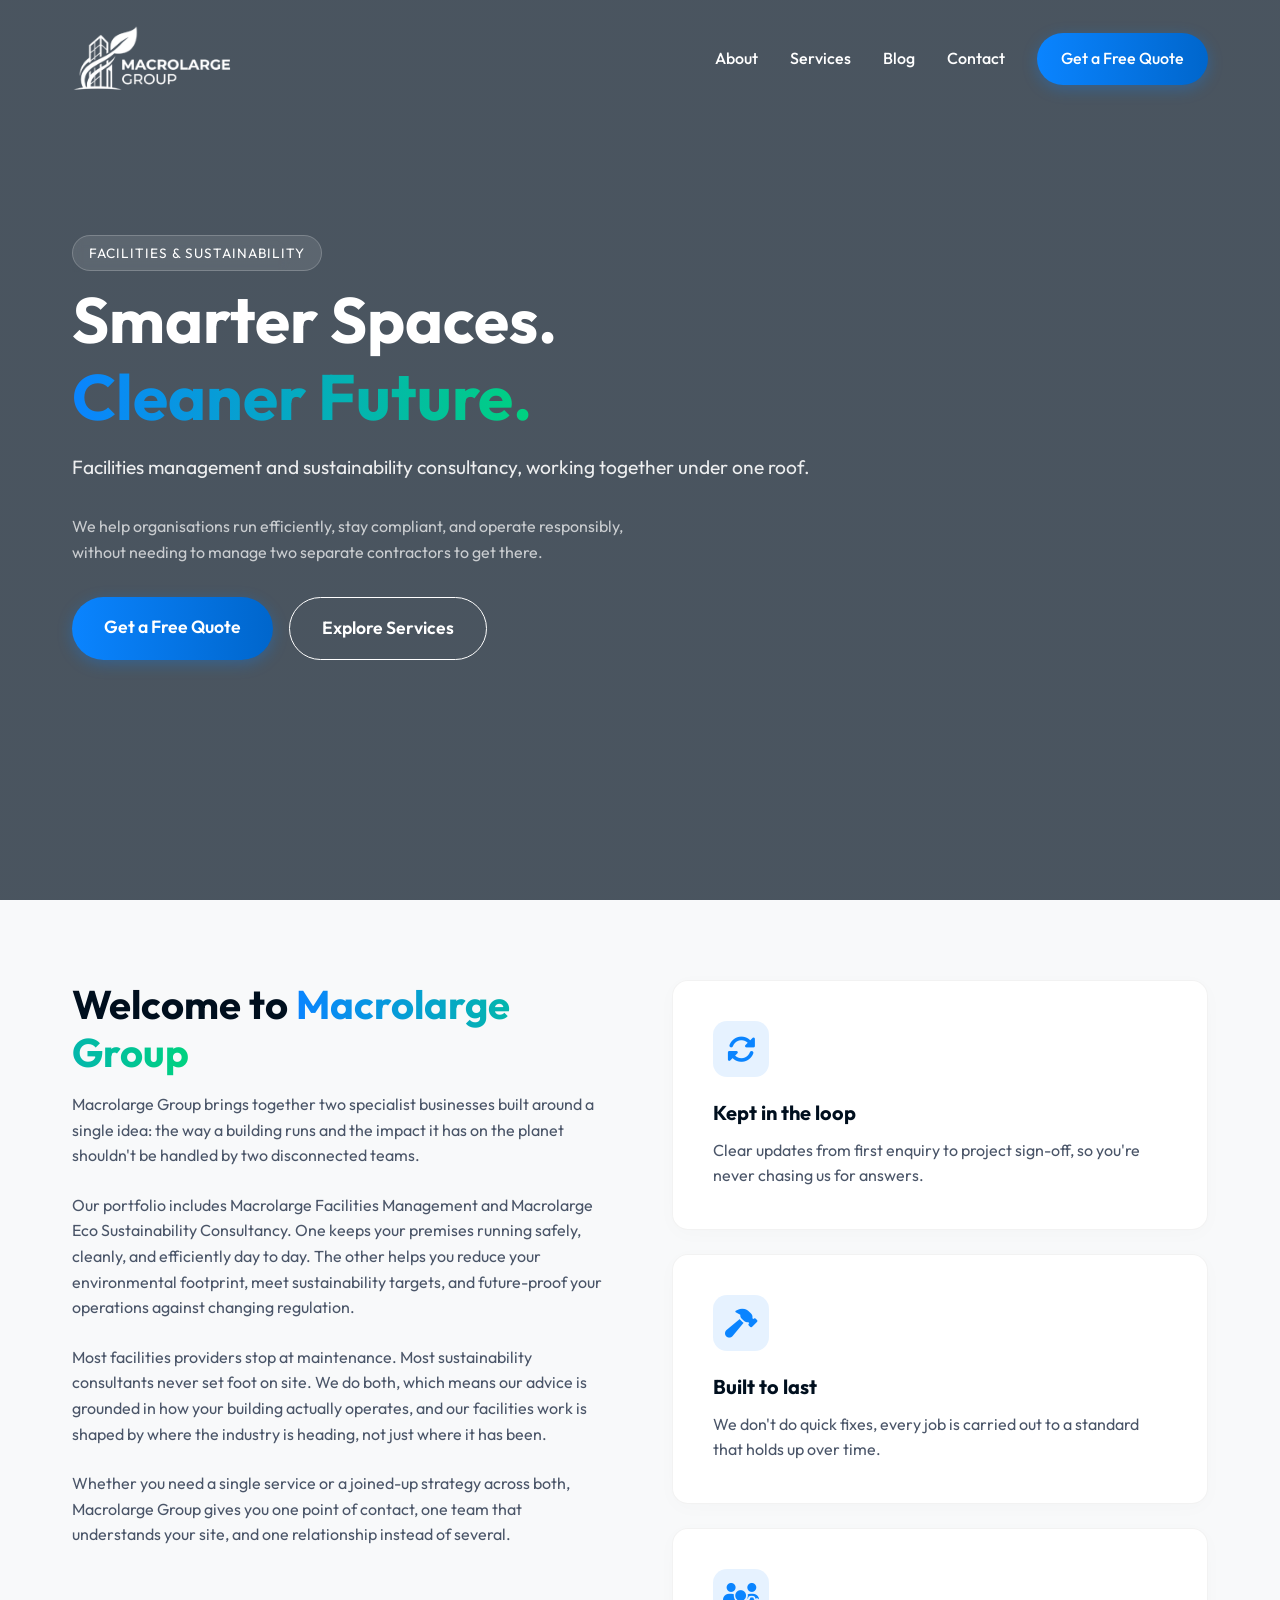
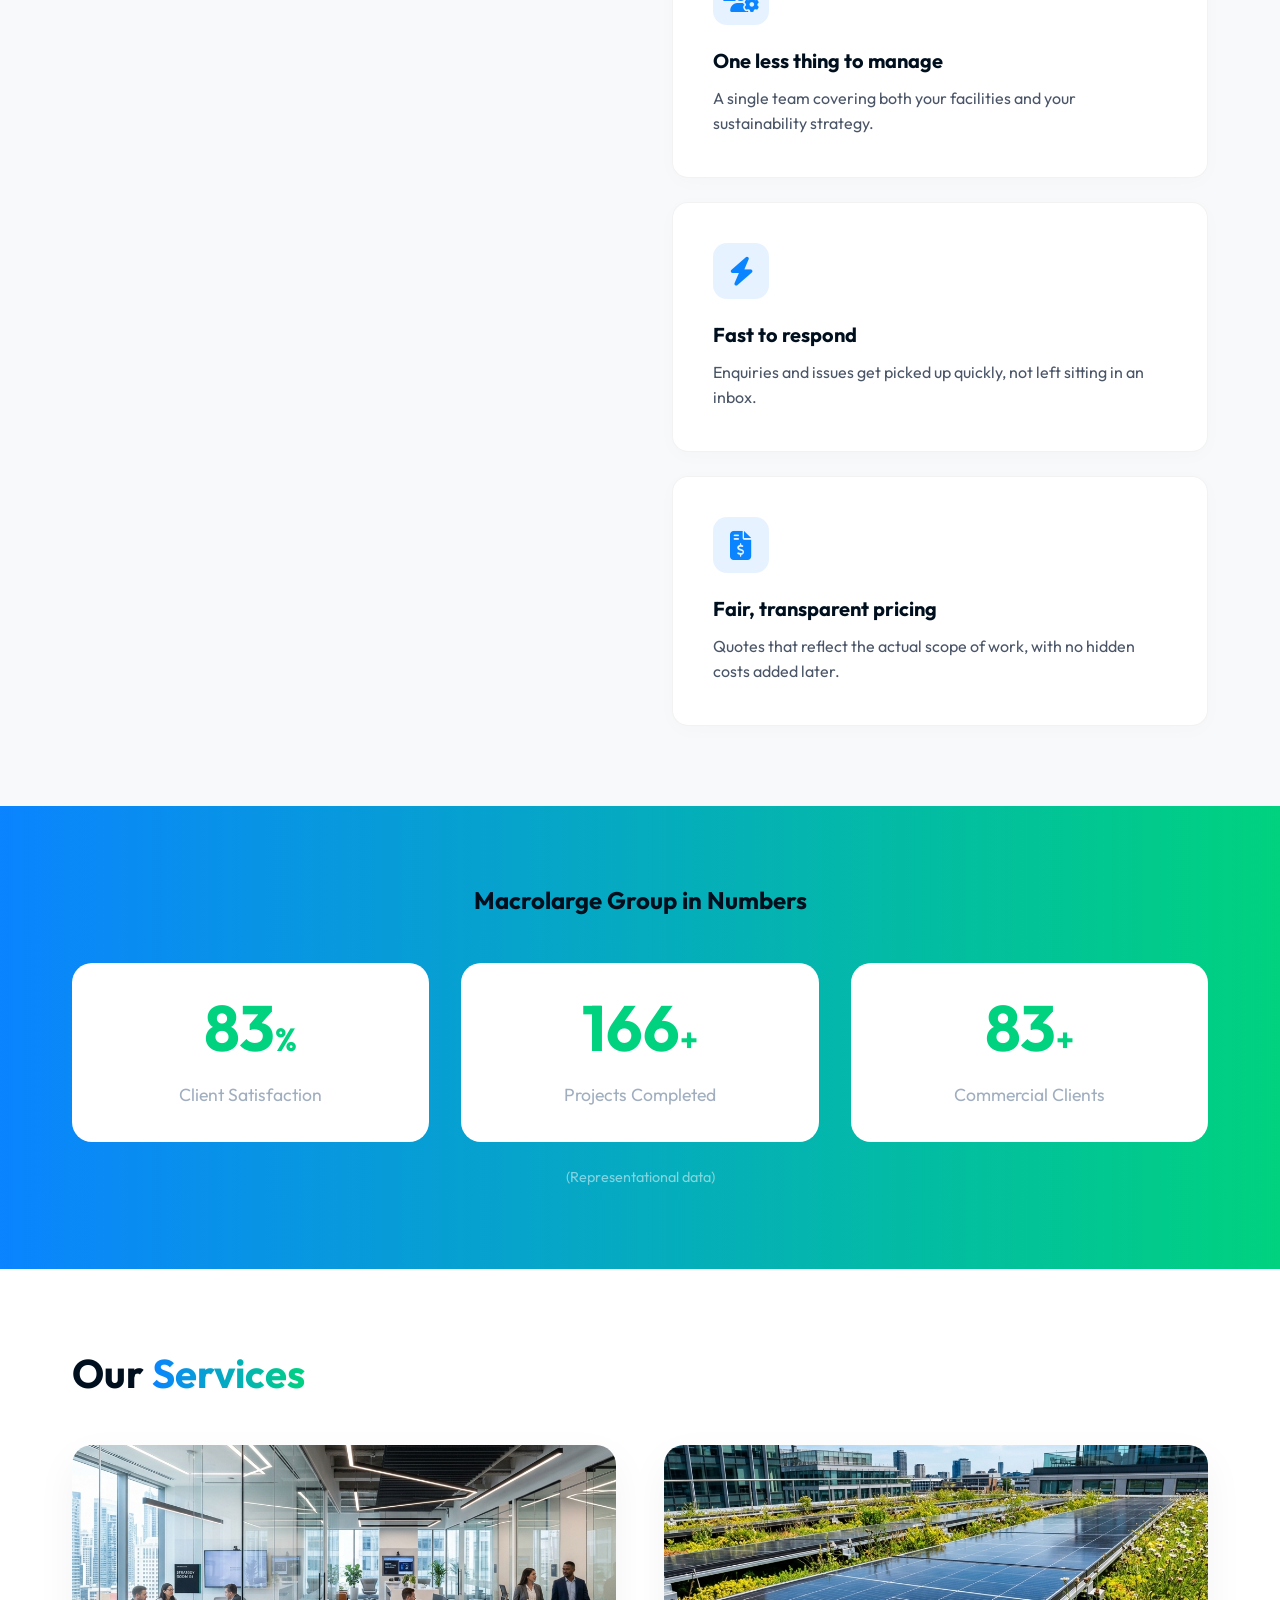
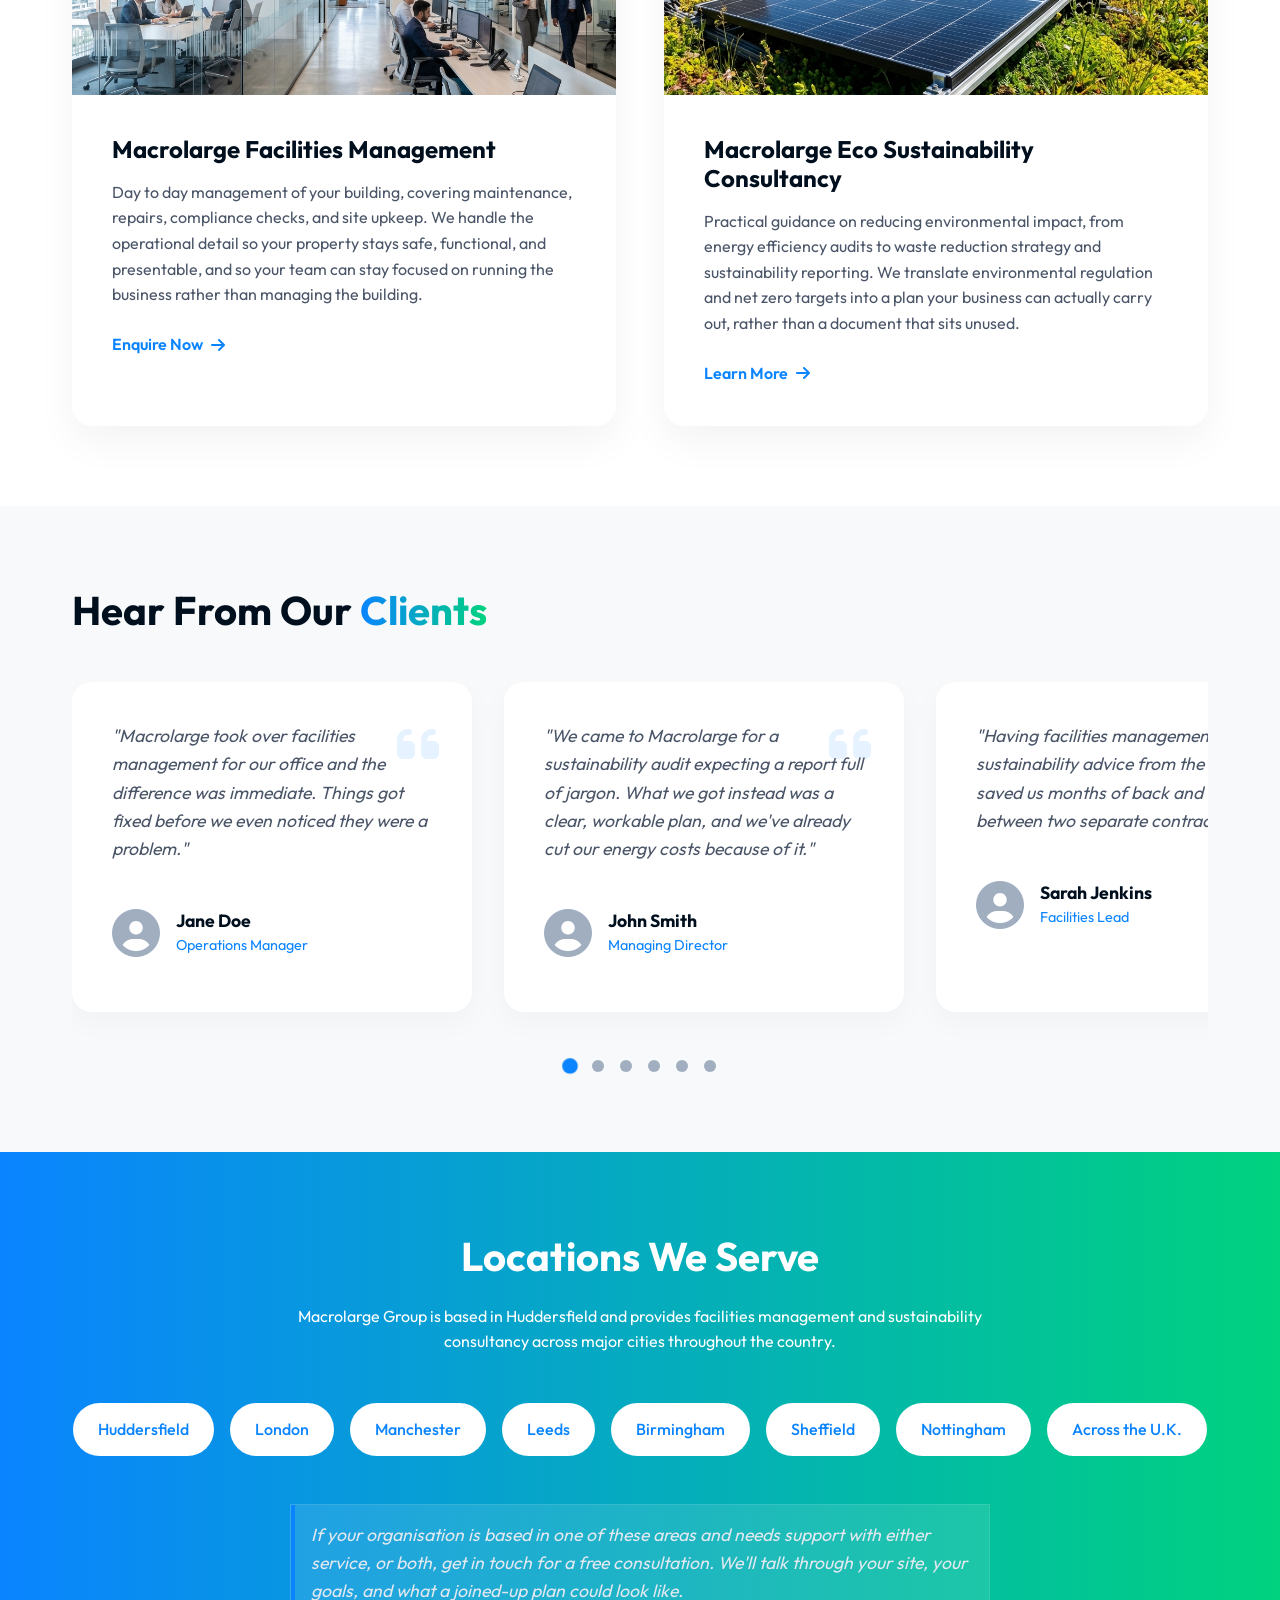
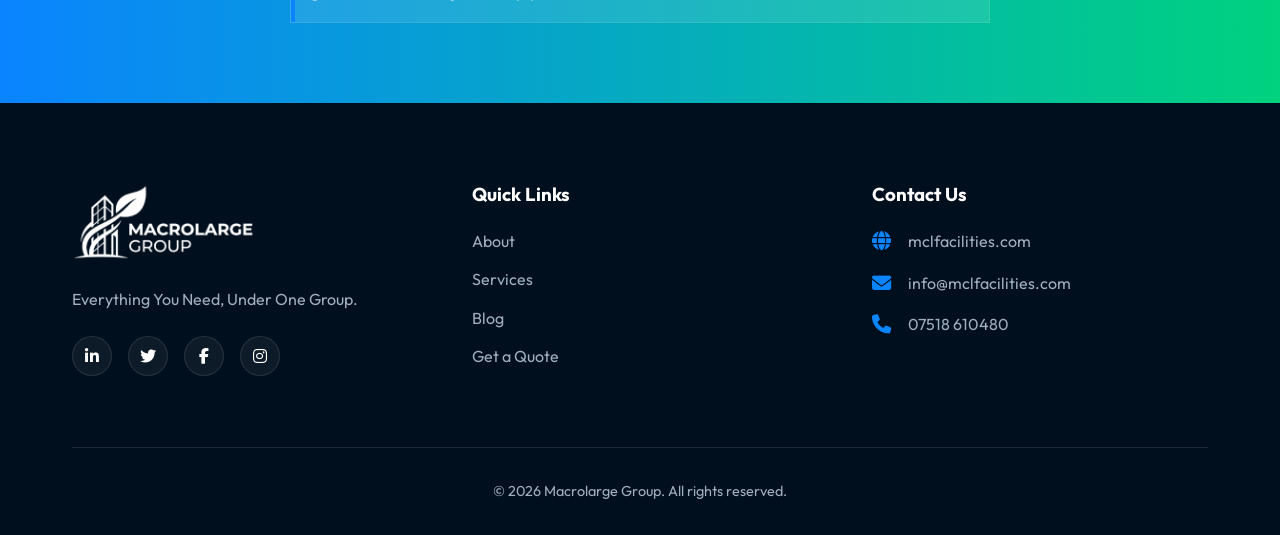
==== index.html @ ababf64b "first commit" ====
<!DOCTYPE html>
<html lang="en">

<head>
    <meta charset="UTF-8">
    <meta name="viewport" content="width=device-width, initial-scale=1.0">
    <title>Macrolarge Group | Smarter Spaces. Cleaner Future.</title>
    <meta name="description"
        content="Facilities management and sustainability consultancy, working together under one roof.">
    <link rel="stylesheet" href="styles.css">
    <link rel="preconnect" href="https://fonts.googleapis.com">
    <link rel="preconnect" href="https://fonts.gstatic.com" crossorigin>
    <link href="https://fonts.googleapis.com/css2?family=Outfit:wght@300;400;500;600;700&display=swap" rel="stylesheet">
    <!-- FontAwesome for icons -->
    <link rel="stylesheet" href="https://cdnjs.cloudflare.com/ajax/libs/font-awesome/6.4.0/css/all.min.css">
</head>

<body>

    <!-- Navigation -->
    <header id="main-header">
        <div class="container nav-container">
            <div class="logo">
                <a href="#">
                    <img src="assets/images/MG logo.png" alt="Macrolarge Group Logo" class="logo-img">
                </a>
            </div>
            <nav>
                <ul class="nav-links">
                    <li><a href="#about">About</a></li>
                    <li><a href="#services">Services</a></li>
                    <li><a href="#blog">Blog</a></li>
                    <li><a href="contact.html">Contact</a></li>
                    <li><a href="contact.html" class="btn-primary">Get a Free Quote</a></li>
                </ul>
                <div class="hamburger">
                    <i class="fas fa-bars"></i>
                </div>
            </nav>
        </div>
    </header>

    <!-- Hero Section -->
    <section id="hero">
        <div class="video-overlay"></div>
        <video autoplay muted loop playsinline id="hero-video">
            <source src="/assets/video/mcfacilities.mp4" type="video/mp4">
        </video>
        <div class="container hero-content fade-in-up">
            <span class="badge">Facilities & Sustainability</span>
            <h1>Smarter Spaces.<br><span class="text-gradient">Cleaner Future.</span></h1>
            <p>Facilities management and sustainability consultancy, working together under one roof.</p>
            <p class="subtext">We help organisations run efficiently, stay compliant, and operate responsibly, without
                needing to manage two separate contractors to get there.</p>
            <div class="hero-buttons">
                <a href="contact.html" class="btn-primary btn-large">Get a Free Quote</a>
                <a href="#services" class="btn-secondary btn-large">Explore Services</a>
            </div>
        </div>
    </section>

    <!-- About Section -->
    <section id="about" class="section-padding">
        <div class="container">
            <div class="about-grid">
                <div class="about-text slide-in-left visible">
                    <h2 class="section-title">Welcome to <span class="text-gradient">Macrolarge Group</span></h2>
                    <p>Macrolarge Group brings together two specialist businesses built around a single idea: the way a
                        building runs and the impact it has on the planet shouldn't be handled by two disconnected
                        teams.</p>
                    <p>Our portfolio includes Macrolarge Facilities Management and Macrolarge Eco Sustainability
                        Consultancy. One keeps your premises running safely, cleanly, and efficiently day to day. The
                        other helps you reduce your environmental footprint, meet sustainability targets, and
                        future-proof your operations against changing regulation.</p>
                    <p>Most facilities providers stop at maintenance. Most sustainability consultants never set foot on
                        site. We do both, which means our advice is grounded in how your building actually operates, and
                        our facilities work is shaped by where the industry is heading, not just where it has been.</p>
                    <p>Whether you need a single service or a joined-up strategy across both, Macrolarge Group gives you
                        one point of contact, one team that understands your site, and one relationship instead of
                        several.</p>
                </div>
                <div class="about-features slide-in-right">
                    <div class="feature-card glass-panel">
                        <div class="feature-icon"><i class="fas fa-sync-alt"></i></div>
                        <h3>Kept in the loop</h3>
                        <p>Clear updates from first enquiry to project sign-off, so you're never chasing us for answers.
                        </p>
                    </div>
                    <div class="feature-card glass-panel">
                        <div class="feature-icon"><i class="fas fa-hammer"></i></div>
                        <h3>Built to last</h3>
                        <p>We don't do quick fixes, every job is carried out to a standard that holds up over time.</p>
                    </div>
                    <div class="feature-card glass-panel">
                        <div class="feature-icon"><i class="fas fa-users-cog"></i></div>
                        <h3>One less thing to manage</h3>
                        <p>A single team covering both your facilities and your sustainability strategy.</p>
                    </div>
                    <div class="feature-card glass-panel">
                        <div class="feature-icon"><i class="fas fa-bolt"></i></div>
                        <h3>Fast to respond</h3>
                        <p>Enquiries and issues get picked up quickly, not left sitting in an inbox.</p>
                    </div>
                    <div class="feature-card glass-panel">
                        <div class="feature-icon"><i class="fas fa-file-invoice-dollar"></i></div>
                        <h3>Fair, transparent pricing</h3>
                        <p>Quotes that reflect the actual scope of work, with no hidden costs added later.</p>
                    </div>
                </div>
            </div>
        </div>
    </section>

    <!-- Stats Section -->
    <section id="stats" class="section-padding bg-dark text-white">
        <div class="container">
            <h2 class="text-center mb-5">Macrolarge Group in Numbers</h2>
            <div class="stats-grid" id="stats-container">
                <div class="stat-card">
                    <div class="stat-number" data-target="100">0</div><span class="stat-suffix">%</span>
                    <p>Client Satisfaction</p>
                </div>
                <div class="stat-card">
                    <div class="stat-number" data-target="250">0</div><span class="stat-suffix">+</span>
                    <p>Projects Completed</p>
                </div>
                <div class="stat-card">
                    <div class="stat-number" data-target="120">0</div><span class="stat-suffix">+</span>
                    <p>Commercial Clients</p>
                </div>
            </div>
            <p class="text-center mt-4 stat-note" style="opacity: 0.5; font-size: 0.9rem;">(Representational data)</p>
        </div>
    </section>

    <!-- Services Section -->
    <section id="services" class="section-padding bg-light">
        <div class="container">
            <h2 class="section-title text-center mb-5">Our <span class="text-gradient">Services</span></h2>
            <div class="services-grid">

                <!-- Service 1 -->
                <div class="service-card fade-in-up">
                    <div class="service-image">
                        <img src="assets/images/facilities.png" alt="Facilities Management">
                    </div>
                    <div class="service-content">
                        <h3>Macrolarge Facilities Management</h3>
                        <p>Day to day management of your building, covering maintenance, repairs, compliance checks, and
                            site upkeep. We handle the operational detail so your property stays safe, functional, and
                            presentable, and so your team can stay focused on running the business rather than managing
                            the building.</p>
                        <a href="contact.html" class="btn-text">Enquire Now <i class="fas fa-arrow-right"></i></a>
                    </div>
                </div>

                <!-- Service 2 -->
                <div class="service-card fade-in-up" style="animation-delay: 0.2s;">
                    <div class="service-image">
                        <img src="assets/images/eco.png" alt="Eco Sustainability Consultancy">
                    </div>
                    <div class="service-content">
                        <h3>Macrolarge Eco Sustainability Consultancy</h3>
                        <p>Practical guidance on reducing environmental impact, from energy efficiency audits to waste
                            reduction strategy and sustainability reporting. We translate environmental regulation and
                            net zero targets into a plan your business can actually carry out, rather than a document
                            that sits unused.</p>
                        <a href="contact.html" class="btn-text">Learn More <i class="fas fa-arrow-right"></i></a>
                    </div>
                </div>

            </div>
        </div>
    </section>

    <!-- Testimonials Section -->
    <section id="testimonials" class="section-padding">
        <div class="container">
            <h2 class="section-title text-center mb-5">Hear From Our <span class="text-gradient">Clients</span></h2>
            <div class="testimonial-grid">
                <div class="testimonial-card glass-panel">
                    <div class="quote-icon"><i class="fas fa-quote-left"></i></div>
                    <p class="quote-text">"Macrolarge took over facilities management for our office and the difference
                        was immediate. Things got fixed before we even noticed they were a problem."</p>
                    <div class="client-info">
                        <div class="client-avatar">
                            <i class="fas fa-user-circle"></i>
                        </div>
                        <div class="client-details">
                            <h4>Jane Doe</h4>
                            <p>Operations Manager</p>
                        </div>
                    </div>
                </div>

                <div class="testimonial-card glass-panel">
                    <div class="quote-icon"><i class="fas fa-quote-left"></i></div>
                    <p class="quote-text">"We came to Macrolarge for a sustainability audit expecting a report full of
                        jargon. What we got instead was a clear, workable plan, and we've already cut our energy costs
                        because of it."</p>
                    <div class="client-info">
                        <div class="client-avatar">
                            <i class="fas fa-user-circle"></i>
                        </div>
                        <div class="client-details">
                            <h4>John Smith</h4>
                            <p>Managing Director</p>
                        </div>
                    </div>
                </div>

                <div class="testimonial-card glass-panel">
                    <div class="quote-icon"><i class="fas fa-quote-left"></i></div>
                    <p class="quote-text">"Having facilities management and sustainability advice from the same team
                        saved us months of back and forth between two separate contractors."</p>
                    <div class="client-info">
                        <div class="client-avatar">
                            <i class="fas fa-user-circle"></i>
                        </div>
                        <div class="client-details">
                            <h4>Sarah Jenkins</h4>
                            <p>Facilities Lead</p>
                        </div>
                    </div>
                </div>

                <div class="testimonial-card glass-panel">
                    <div class="quote-icon"><i class="fas fa-quote-left"></i></div>
                    <p class="quote-text">"Macrolarge took over facilities management for our office and the difference
                        was immediate. Things got fixed before we even noticed they were a problem."</p>
                    <div class="client-info">
                        <div class="client-avatar">
                            <i class="fas fa-user-circle"></i>
                        </div>
                        <div class="client-details">
                            <h4>Jane Doe</h4>
                            <p>Operations Manager</p>
                        </div>
                    </div>
                </div>

                <div class="testimonial-card glass-panel">
                    <div class="quote-icon"><i class="fas fa-quote-left"></i></div>
                    <p class="quote-text">"We came to Macrolarge for a sustainability audit expecting a report full of
                        jargon. What we got instead was a clear, workable plan, and we've already cut our energy costs
                        because of it."</p>
                    <div class="client-info">
                        <div class="client-avatar">
                            <i class="fas fa-user-circle"></i>
                        </div>
                        <div class="client-details">
                            <h4>John Smith</h4>
                            <p>Managing Director</p>
                        </div>
                    </div>
                </div>

                <div class="testimonial-card glass-panel">
                    <div class="quote-icon"><i class="fas fa-quote-left"></i></div>
                    <p class="quote-text">"Having facilities management and sustainability advice from the same team
                        saved us months of back and forth between two separate contractors."</p>
                    <div class="client-info">
                        <div class="client-avatar">
                            <i class="fas fa-user-circle"></i>
                        </div>
                        <div class="client-details">
                            <h4>Sarah Jenkins</h4>
                            <p>Facilities Lead</p>
                        </div>
                    </div>
                </div>
            </div>
            <!-- Carousel Pagination -->
            <div class="carousel-pagination"></div>
        </div>
    </section>

    <!-- Locations Section -->
    <section id="locations" class="section-padding bg-dark text-white">
        <div class="container text-center">
            <h2 class="section-title mb-4">Locations We Serve</h2>
            <p class="max-w-700 mx-auto mb-5">Macrolarge Group is based in Huddersfield and provides facilities
                management and sustainability consultancy across major cities throughout the country.</p>

            <div class="locations-list">
                <span class="location-tag">Huddersfield</span>
                <span class="location-tag">London</span>
                <span class="location-tag">Manchester</span>
                <span class="location-tag">Leeds</span>
                <span class="location-tag">Birmingham</span>
                <span class="location-tag">Sheffield</span>
                <span class="location-tag">Nottingham</span>
                <span class="location-tag">Across the U.K.</span>
            </div>

            <div class="mt-5 max-w-700 mx-auto bg-card-dark p-4 rounded">
                <blockquote>If your organisation is based in one of these areas and needs support with either service,
                    or both,
                    get in touch for a free consultation. We'll talk through your site, your goals, and what a joined-up
                    plan could look like.</blockquote>
            </div>
        </div>
    </section>

    <!-- Contact & Footer Section -->
    <footer id="contact" class="footer">
        <div class="container">
            <div class="footer-grid">

                <div class="footer-info">
                    <div class="logo mb-4">
                        <a href="#">
                            <img src="assets/images/MG logo.png" alt="Macrolarge Group Logo"
                                class="logo-img footer-logo">
                        </a>
                    </div>
                    <p class="mb-4 text-gray">Everything You Need, Under One Group.</p>
                    <div class="social-icons">
                        <a href="#"><i class="fab fa-linkedin-in"></i></a>
                        <a href="#"><i class="fab fa-twitter"></i></a>
                        <a href="#"><i class="fab fa-facebook-f"></i></a>
                        <a href="#"><i class="fab fa-instagram"></i></a>
                    </div>
                </div>

                <div class="footer-links">
                    <h3>Quick Links</h3>
                    <ul>
                        <li><a href="#about">About</a></li>
                        <li><a href="#services">Services</a></li>
                        <li><a href="#blog">Blog</a></li>
                        <li><a href="contact.html">Get a Quote</a></li>
                    </ul>
                </div>
                <div class="footer-contact">
                    <h3>Contact Us</h3>
                    <ul class="contact-details">
                        <li><i class="fas fa-globe"></i> <a href="https://mclfacilities.com">mclfacilities.com</a></li>
                        <li><i class="fas fa-envelope"></i> <a
                                href="mailto:info@mclfacilities.com">info@mclfacilities.com</a></li>
                        <li><i class="fas fa-phone"></i> <a href="tel:07518610480">07518 610480</a></li>
                    </ul>
                </div>

            </div>

            <div class="footer-bottom">
                <p>&copy; <span id="currentYear"></span> Macrolarge Group. All rights reserved.</p>
            </div>
        </div>
    </footer>

    <script src="script.js"></script>
</body>

</html>
---- styles.css ----
/* --- Variables & Reset --- */
:root {
    --primary: #0a84ff;
    --primary-dark: #0056b3;
    --secondary: #00d27f;
    --dark: #000f1e;
    --dark-alt: #0a192f;
    --light: #f8f9fa;
    --gray: #a0aec0;
    --text-main: #2d3748;
    --glass-bg: rgba(255, 255, 255, 0.05);
    --glass-border: rgba(255, 255, 255, 0.1);

    --transition: all 0.3s cubic-bezier(0.25, 0.8, 0.25, 1);
}

* {
    margin: 0;
    padding: 0;
    box-sizing: border-box;
}

html {
    scroll-behavior: smooth;
}

body {
    font-family: 'Outfit', sans-serif;
    color: var(--text-main);
    line-height: 1.6;
    background-color: var(--light);
    overflow-x: hidden;
}

a {
    text-decoration: none;
    color: inherit;
    transition: var(--transition);
}

ul {
    list-style: none;
}

/* --- Typography --- */
h1,
h2,
h3,
h4 {
    font-weight: 700;
    line-height: 1.2;
    margin-bottom: 1rem;
    color: var(--dark);
}

.text-gradient {
    background: linear-gradient(90deg, var(--primary), var(--secondary));
    -webkit-background-clip: text;
    -webkit-text-fill-color: transparent;
    background-clip: text;
}

.text-white {
    color: #fff !important;
}

.text-center {
    text-align: center;
}

.mb-4 {
    margin-bottom: 1.5rem;
}

.mb-5 {
    margin-bottom: 3rem;
}

.mt-4 {
    margin-top: 1.5rem;
}

.mt-5 {
    margin-top: 3rem;
}

.mx-auto {
    margin-left: auto;
    margin-right: auto;
}

.max-w-700 {
    max-width: 700px;
}

.text-gray {
    color: var(--gray);
}

/* --- Layout --- */
.container {
    width: 100%;
    max-width: 1200px;
    margin: 0 auto;
    padding: 0 2rem;
}

.section-padding {
    padding: 5rem 0;
}

.bg-dark {
    background: linear-gradient(90deg, var(--primary), var(--secondary));
}

.bg-light {
    background-color: #fff;
}

.bg-card-dark {
    background-color: var(--glass-border);
    border: 1px solid var(--glass-border);
}

blockquote {
    border-left: 4px solid var(--primary);
    padding: 1rem;
    font-style: italic;
    color: #e2e8f0;
    font-size: 1.1rem;
    text-align: left;
}

/* --- Buttons --- */
.btn-primary,
.btn-secondary {
    display: inline-block;
    padding: 0.8rem 1.5rem;
    border-radius: 50px;
    font-weight: 600;
    cursor: pointer;
    border: none;
    transition: var(--transition);
}

.btn-primary {
    background: linear-gradient(90deg, var(--primary), #0066cc);
    color: #fff;
    box-shadow: 0 4px 15px rgba(10, 132, 255, 0.3);
}

.btn-primary:hover {
    background: linear-gradient(270deg, var(--primary), #06c);
    transform: translateY(-2px);
    box-shadow: 0 6px 20px rgba(10, 132, 255, 0.4);
}

.btn-secondary {
    background: transparent;
    color: #fff;
    border: 1px solid #fff;
}

.btn-secondary:hover {
    background: #fff;
    color: var(--dark);
}

.btn-large {
    padding: 1rem 2rem;
    font-size: 1.1rem;
}

.btn-text {
    color: var(--primary);
    font-weight: 600;
    display: inline-flex;
    align-items: center;
    gap: 0.5rem;
}

.btn-text:hover {
    gap: 0.8rem;
    color: var(--primary-dark);
}

.w-100 {
    width: 100%;
}

/* --- Header & Nav --- */
header {
    position: fixed;
    top: 0;
    left: 0;
    width: 100%;
    z-index: 1000;
    transition: var(--transition);
    padding: 1.5rem 0;
    background: transparent;
}

header.scrolled {
    background: rgba(255, 255, 255, 0.95);
    backdrop-filter: blur(10px);
    padding: 1rem 0;
    box-shadow: 0 2px 20px rgba(0, 0, 0, 0.05);
}

header.scrolled .logo-text,
header.scrolled .nav-links li a:not(.btn-primary) {
    color: var(--dark);
}

header.scrolled .nav-links li a.btn-primary {
    color: #fff;
}

.nav-container {
    display: flex;
    justify-content: space-between;
    align-items: center;
}

.logo-text {
    font-size: 1.5rem;
    font-weight: 700;
    color: #fff;
    letter-spacing: 1px;
}

.logo-highlight {
    color: var(--primary);
}

.logo-img {
    height: 70px;
    width: auto;
    display: block;
    transition: var(--transition);
    /* Remove white background & make logo white for dark hero */
    filter: brightness(0) invert(1);
    mix-blend-mode: screen;
}

header.scrolled .logo-img {
    height: 60px;
    /* Remove white background & restore original colors for light header */
    filter: none;
    mix-blend-mode: multiply;
}

.footer-logo {
    height: 80px;
    /* Remove white background & make logo white for dark footer */
    filter: brightness(0) invert(1);
    mix-blend-mode: screen;
}

.nav-links {
    display: flex;
    align-items: center;
    gap: 2rem;
}

.nav-links li a {
    color: #fff;
    font-weight: 500;
}

.nav-links li a:not(.btn-primary):hover {
    color: var(--primary);
}

.hamburger {
    display: none;
    color: #fff;
    font-size: 1.5rem;
    cursor: pointer;
}

header.scrolled .hamburger {
    color: var(--dark);
}

/* --- Hero Section --- */
#hero {
    height: 100vh;
    min-height: 600px;
    display: flex;
    align-items: center;
    position: relative;
    overflow: hidden;
}

#hero-video {
    position: absolute;
    top: 50%;
    left: 50%;
    min-width: 100%;
    min-height: 100%;
    width: auto;
    height: auto;
    z-index: -2;
    transform: translateX(-50%) translateY(-50%);
    object-fit: cover;
}

.video-overlay {
    position: absolute;
    top: 0;
    left: 0;
    width: 100%;
    height: 100%;
    background-image: linear-gradient(rgba(0, 15, 30, 0.7), rgba(0, 15, 30, 0.7));
    z-index: -1;
}

.hero-content {
    color: #fff;
}

.hero-content h1 {
    color: #fff;
    font-size: clamp(2.5rem, 5vw, 4.5rem);
    margin: 1rem 0;
}

.badge {
    background: rgba(255, 255, 255, 0.1);
    border: 1px solid rgba(255, 255, 255, 0.2);
    padding: 0.5rem 1rem;
    border-radius: 50px;
    font-size: 0.85rem;
    letter-spacing: 1px;
    text-transform: uppercase;
    backdrop-filter: blur(5px);
}

.hero-content p {
    font-size: 1.2rem;
    margin-bottom: 2rem;
    opacity: 0.9;
}

.hero-content .subtext {
    font-size: 1rem;
    opacity: 0.7;
    max-width: 600px;
}

.hero-buttons {
    display: flex;
    gap: 1rem;
}

/* --- About Section --- */
.about-grid {
    display: grid;
    grid-template-columns: 1fr 1fr;
    gap: 4rem;
    align-items: flex-start;
    /* Required for sticky */
}

.about-text {
    position: sticky;
    top: 120px;
    /* Sticks below the header */
}

.section-title {
    font-size: 2.5rem;
    position: relative;
    display: inline-block;
}

.about-text p {
    margin-bottom: 1.5rem;
    color: #4a5568;
}

.about-features {
    display: flex;
    flex-direction: column;
    gap: 1.5rem;
}

.feature-card {
    display: flex;
    flex-direction: column;
    align-items: flex-start;
    padding: 2.5rem;
    background: #fff;
    border: 1px solid rgba(0, 0, 0, 0.05);
    border-radius: 16px;
    box-shadow: 0 4px 20px rgba(0, 0, 0, 0.02);
    transition: var(--transition);
    position: sticky;
}

.feature-card:nth-child(1) {
    top: 120px;
}

.feature-card:nth-child(2) {
    top: 140px;
}

.feature-card:nth-child(3) {
    top: 160px;
}

.feature-card:nth-child(4) {
    top: 180px;
}

.feature-card:nth-child(5) {
    top: 200px;
}

.feature-card:hover {
    transform: translateY(-5px);
    box-shadow: 0 15px 40px rgba(0, 0, 0, 0.08);
    border-color: rgba(10, 132, 255, 0.2);
}

.feature-icon {
    width: 56px;
    height: 56px;
    background: rgba(10, 132, 255, 0.1);
    color: var(--primary);
    border-radius: 14px;
    display: flex;
    align-items: center;
    justify-content: center;
    font-size: 1.8rem;
    margin-bottom: 1.5rem;
    flex-shrink: 0;
}

.feature-card h3 {
    font-size: 1.25rem;
    margin-bottom: 0.8rem;
    color: var(--dark);
}

.feature-card p {
    font-size: 1rem;
    color: #4a5568;
    line-height: 1.6;
}

/* --- Stats Section --- */
.stats-grid {
    display: grid;
    grid-template-columns: repeat(3, 1fr);
    gap: 2rem;
    text-align: center;
}

.stat-card {
    padding: 2rem;
    background: rgba(255, 255, 255, 1);
    backdrop-filter: blur(10px);
    -webkit-backdrop-filter: blur(10px);
    border-radius: 20px;
    border: 1px solid var(--glass-border);
}

.stat-number {
    display: inline-block;
    font-size: 4rem;
    font-weight: 700;
    color: var(--secondary);
    line-height: 1;
}

.stat-suffix {
    font-size: 2rem;
    font-weight: 700;
    color: var(--secondary);
}

.stat-card p {
    margin-top: 1rem;
    font-size: 1.1rem;
    color: var(--gray);
}

/* --- Services Section --- */
.services-grid {
    display: grid;
    grid-template-columns: repeat(auto-fit, minmax(350px, 1fr));
    gap: 3rem;
}

.service-card {
    background: #fff;
    border-radius: 20px;
    overflow: hidden;
    box-shadow: 0 15px 40px rgba(0, 0, 0, 0.05);
    transition: var(--transition);
}

.service-card:hover {
    transform: translateY(-10px);
    box-shadow: 0 20px 50px rgba(0, 0, 0, 0.1);
}

.service-image {
    width: 100%;
    height: 250px;
    overflow: hidden;
}

.service-image img {
    width: 100%;
    height: 100%;
    object-fit: cover;
    transition: transform 0.5s ease;
}

.service-card:hover .service-image img {
    transform: scale(1.05);
}

.service-content {
    padding: 2.5rem;
}

.service-content h3 {
    font-size: 1.5rem;
    margin-bottom: 1rem;
}

.service-content p {
    color: #4a5568;
    margin-bottom: 1.5rem;
}

/* --- Testimonials --- */
.testimonial-grid {
    display: flex;
    overflow-x: auto;
    scroll-snap-type: x mandatory;
    gap: 2rem;
    padding-bottom: 2rem;
    scrollbar-width: none;
}

.testimonial-grid::-webkit-scrollbar {
    display: none;
}

.testimonial-card {
    flex: 0 0 min(100%, 400px);
    scroll-snap-align: center;
    background: #fff;
    padding: 2.5rem;
    border-radius: 20px;
    box-shadow: 0 10px 30px rgba(0, 0, 0, 0.03);
    position: relative;
}

/* Pagination Dots */
.carousel-pagination {
    display: flex;
    justify-content: center;
    align-items: center;
    gap: 1rem;
    margin-top: 1rem;
}

.carousel-dot {
    width: 12px;
    height: 12px;
    border-radius: 50%;
    background: var(--gray);
    cursor: pointer;
    transition: var(--transition);
}

.carousel-dot.active {
    background: var(--primary);
    transform: scale(1.3);
}

.quote-icon {
    color: rgba(10, 132, 255, 0.1);
    font-size: 3rem;
    position: absolute;
    top: 1.5rem;
    right: 2rem;
}

.quote-text {
    font-size: 1.1rem;
    font-style: italic;
    color: #4a5568;
    margin-bottom: 2rem;
    position: relative;
    z-index: 1;
}

.client-info {
    display: flex;
    align-items: center;
    gap: 1rem;
}

.client-avatar {
    font-size: 3rem;
    color: var(--gray);
}

.client-details h4 {
    margin-bottom: 0.2rem;
    font-size: 1.1rem;
}

.client-details p {
    font-size: 0.9rem;
    color: var(--primary);
}

#locations .section-title {
    color: #fff;
}

/* --- Locations --- */
.locations-list {
    display: flex;
    flex-wrap: wrap;
    justify-content: center;
    gap: 1rem;
}

.location-tag {
    padding: 0.8rem 1.5rem;
    background: #fff;
    border: 1px solid var(--glass-border);
    border-radius: 50px;
    font-weight: 500;
    color: var(--primary);
    transition: var(--transition);
}

.location-tag:hover {
    background: var(--primary);
    color: #fff;
    border-color: var(--primary);
    transform: translateY(-2px);
}

/* --- Contact Page Styles --- */
.page-header {
    padding: 12rem 0 8rem;
    min-height: 450px;
    display: flex;
    align-items: center;
    justify-content: center;
    background: transparent;
    color: #fff;
    text-align: center;
    position: relative;
    overflow: hidden;
}

.contact-page-grid {
    display: grid;
    grid-template-columns: 1fr 1.5fr;
    gap: 4rem;
}

.info-box {
    display: flex;
    gap: 1.5rem;
    margin-bottom: 1.5rem;
    align-items: flex-start;
    background: #fff;
    padding: 1.5rem;
    border-radius: 12px;
    box-shadow: 0 10px 30px rgba(0, 0, 0, 0.05);
}

.info-box .icon {
    width: 50px;
    height: 50px;
    background: rgba(10, 132, 255, 0.1);
    color: var(--primary);
    border-radius: 12px;
    display: flex;
    align-items: center;
    justify-content: center;
    font-size: 1.5rem;
    flex-shrink: 0;
}

.info-box h4 {
    margin-bottom: 0.5rem;
}

.info-box p,
.info-box a {
    color: var(--text-main);
    font-size: 1rem;
}

.info-box a:hover {
    color: var(--primary);
}

/* --- Footer & Contact --- */
.footer {
    background: var(--dark);
    color: #fff;
    padding: 5rem 0 2rem;
}

.footer-grid {
    display: grid;
    grid-template-columns: repeat(3, 1fr);
    gap: 4rem;
    margin-bottom: 4rem;
}

.social-icons {
    display: flex;
    gap: 1rem;
    margin-top: 1.5rem;
}

.social-icons a {
    display: flex;
    align-items: center;
    justify-content: center;
    width: 40px;
    height: 40px;
    background: rgba(255, 255, 255, 0.05);
    border-radius: 50%;
    color: #fff;
    transition: var(--transition);
    border: 1px solid var(--glass-border);
}

.social-icons a:hover {
    background: var(--primary);
    border-color: var(--primary);
    transform: translateY(-3px);
}

.contact-details li {
    margin-bottom: 1rem;
    display: flex;
    align-items: center;
    gap: 1rem;
    color: var(--gray);
}

.contact-details i {
    color: var(--primary);
    font-size: 1.2rem;
    width: 20px;
}

.footer-links h3,
.footer-form h3,
.footer-contact h3 {
    color: #fff;
    margin-bottom: 1.5rem;
}

.footer-links ul li {
    margin-bottom: 0.8rem;
}

.footer-links a {
    color: var(--gray);
}

.footer-links a:hover {
    color: var(--primary);
    padding-left: 5px;
}

/* Form Styles */
.contact-form-wrapper {
    position: sticky;
    top: 100px;
    align-self: start;
}

.contact-form {
    background: var(--dark-alt);
    padding: 2rem;
    border-radius: 15px;
    border: 1px solid var(--glass-border);
}

.form-row {
    display: grid;
    grid-template-columns: 1fr 1fr;
    gap: 1rem;
}

.form-group {
    margin-bottom: 1.5rem;
}

input,
select,
textarea {
    width: 100%;
    padding: 1rem;
    background: rgba(255, 255, 255, 0.05);
    border: 1px solid var(--glass-border);
    border-radius: 8px;
    color: #fff;
    font-family: inherit;
    font-size: 1rem;
    transition: var(--transition);
}

input:focus,
select:focus,
textarea:focus {
    outline: none;
    border-color: var(--primary);
    background: rgba(255, 255, 255, 0.1);
}

select {
    cursor: pointer;
    appearance: none;
}

select option {
    background: var(--dark-alt);
    color: #fff;
}

.form-message {
    margin-top: 1rem;
    text-align: center;
    font-size: 0.9rem;
    display: none;
}

.form-message.success {
    color: var(--secondary);
    display: block;
}

.footer-bottom {
    text-align: center;
    padding-top: 2rem;
    border-top: 1px solid var(--glass-border);
    color: var(--gray);
    font-size: 0.9rem;
}

/* --- Animations & Utilities --- */
.fade-in-up {
    opacity: 0;
    transform: translateY(30px);
    transition: opacity 0.8s ease, transform 0.8s ease;
}

.fade-in-up.visible {
    opacity: 1;
    transform: translateY(0);
}

.slide-in-left {
    opacity: 0;
    transform: translateX(-50px);
    transition: opacity 0.8s ease, transform 0.8s ease;
}

.slide-in-right {
    opacity: 0;
    transform: translateX(50px);
    transition: opacity 0.8s ease, transform 0.8s ease;
}

.slide-in-left.visible,
.slide-in-right.visible {
    opacity: 1;
    transform: translateX(0);
}

/* --- Responsive --- */
@media (max-width: 992px) {

    .about-grid,
    .footer-grid,
    .contact-page-grid {
        grid-template-columns: 1fr;
        gap: 3rem;
    }

    .stats-grid {
        grid-template-columns: 1fr;
    }

    .hero-content h1 {
        font-size: 3rem;
    }

    .section-padding {
        padding: 4rem 0;
    }
}

@media (max-width: 768px) {
    .nav-links {
        position: fixed;
        top: 0;
        right: -100%;
        width: 80%;
        height: 100vh;
        background: rgba(0, 15, 30, 0.98);
        backdrop-filter: blur(15px);
        -webkit-backdrop-filter: blur(15px);
        flex-direction: column;
        justify-content: center;
        transition: 0.5s ease;
        z-index: 999;
        box-shadow: -5px 0 20px rgba(0, 0, 0, 0.5);
    }

    .nav-links.active {
        right: 0;
    }

    header.scrolled .nav-links li a:not(.btn-primary) {
        color: #fff;
    }

    .hamburger {
        display: block;
        z-index: 1000;
    }

    .hero-buttons {
        flex-direction: column;
        gap: 1rem;
    }

    .hero-content h1 {
        font-size: 2.2rem;
    }

    .section-title {
        font-size: 2rem;
    }

    .testimonial-card {
        padding: 1.5rem;
    }

    .page-header {
        padding: 8rem 0 3rem;
    }
}
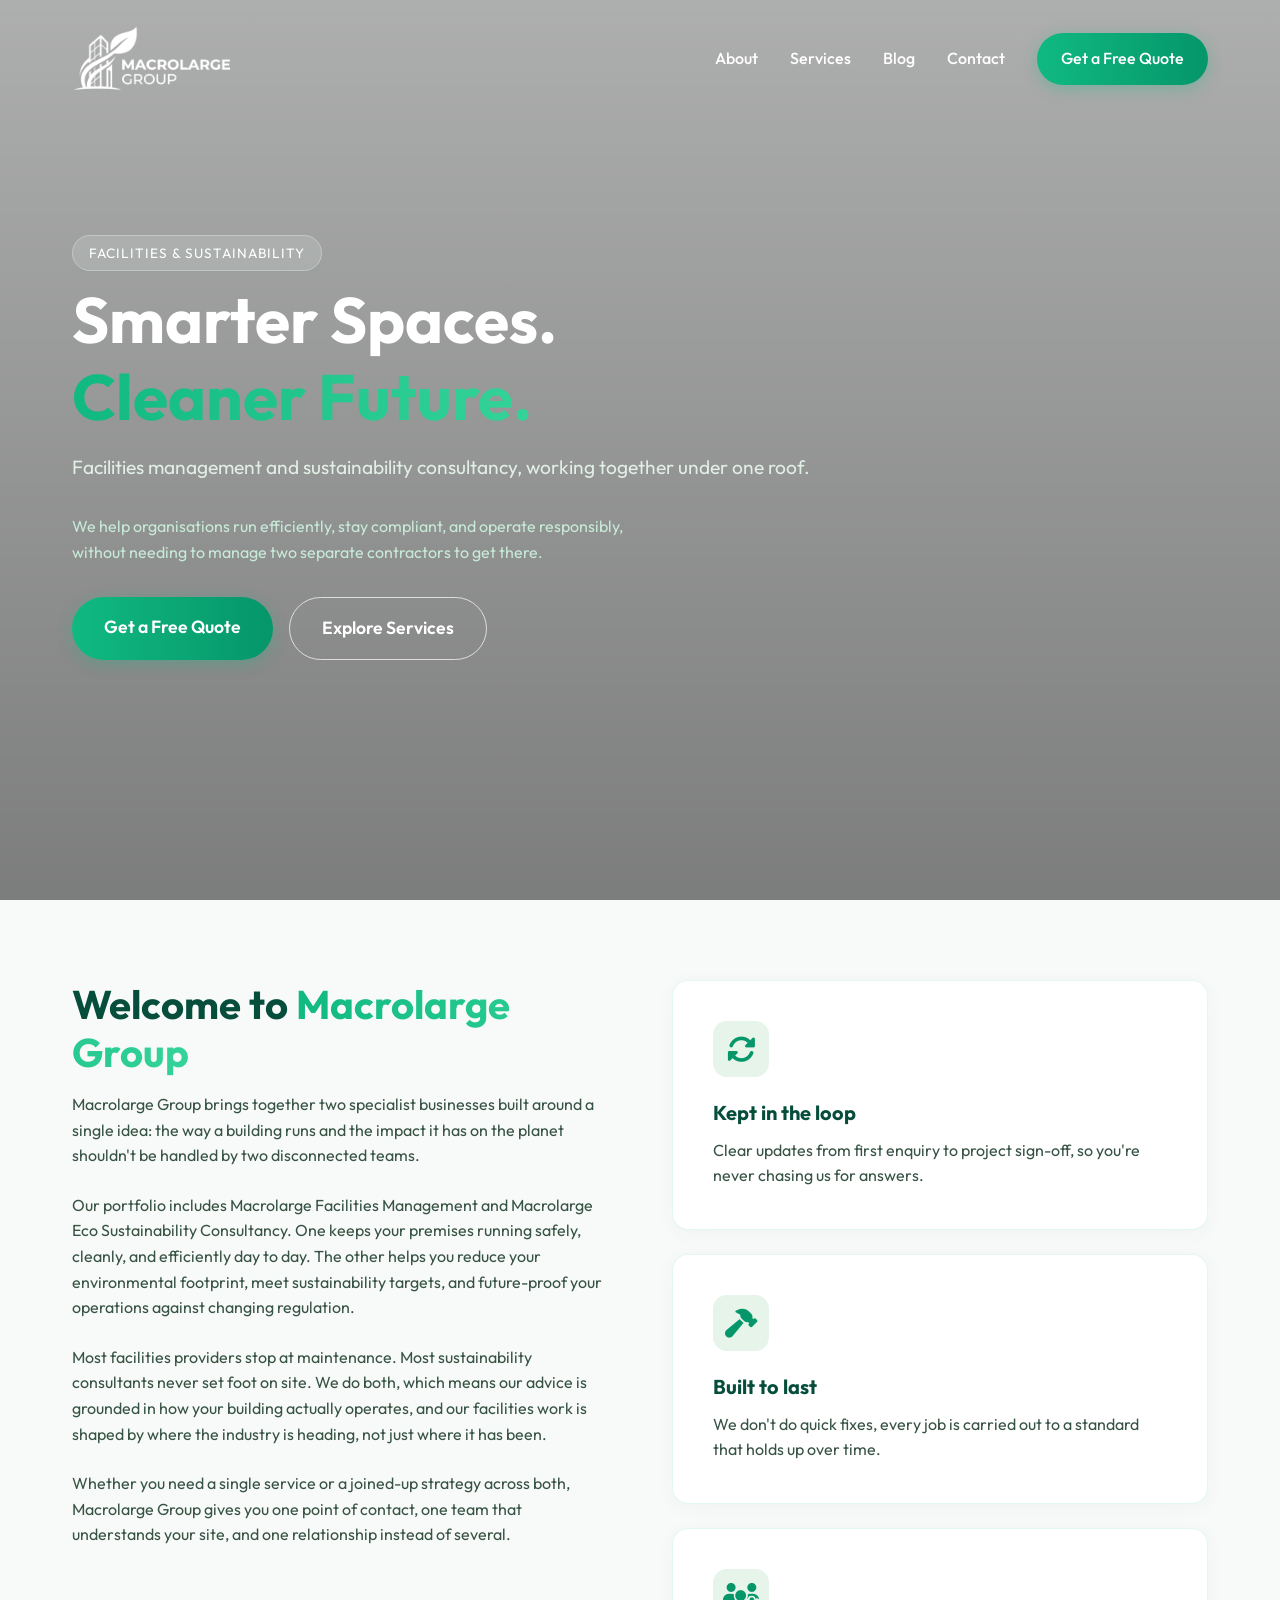
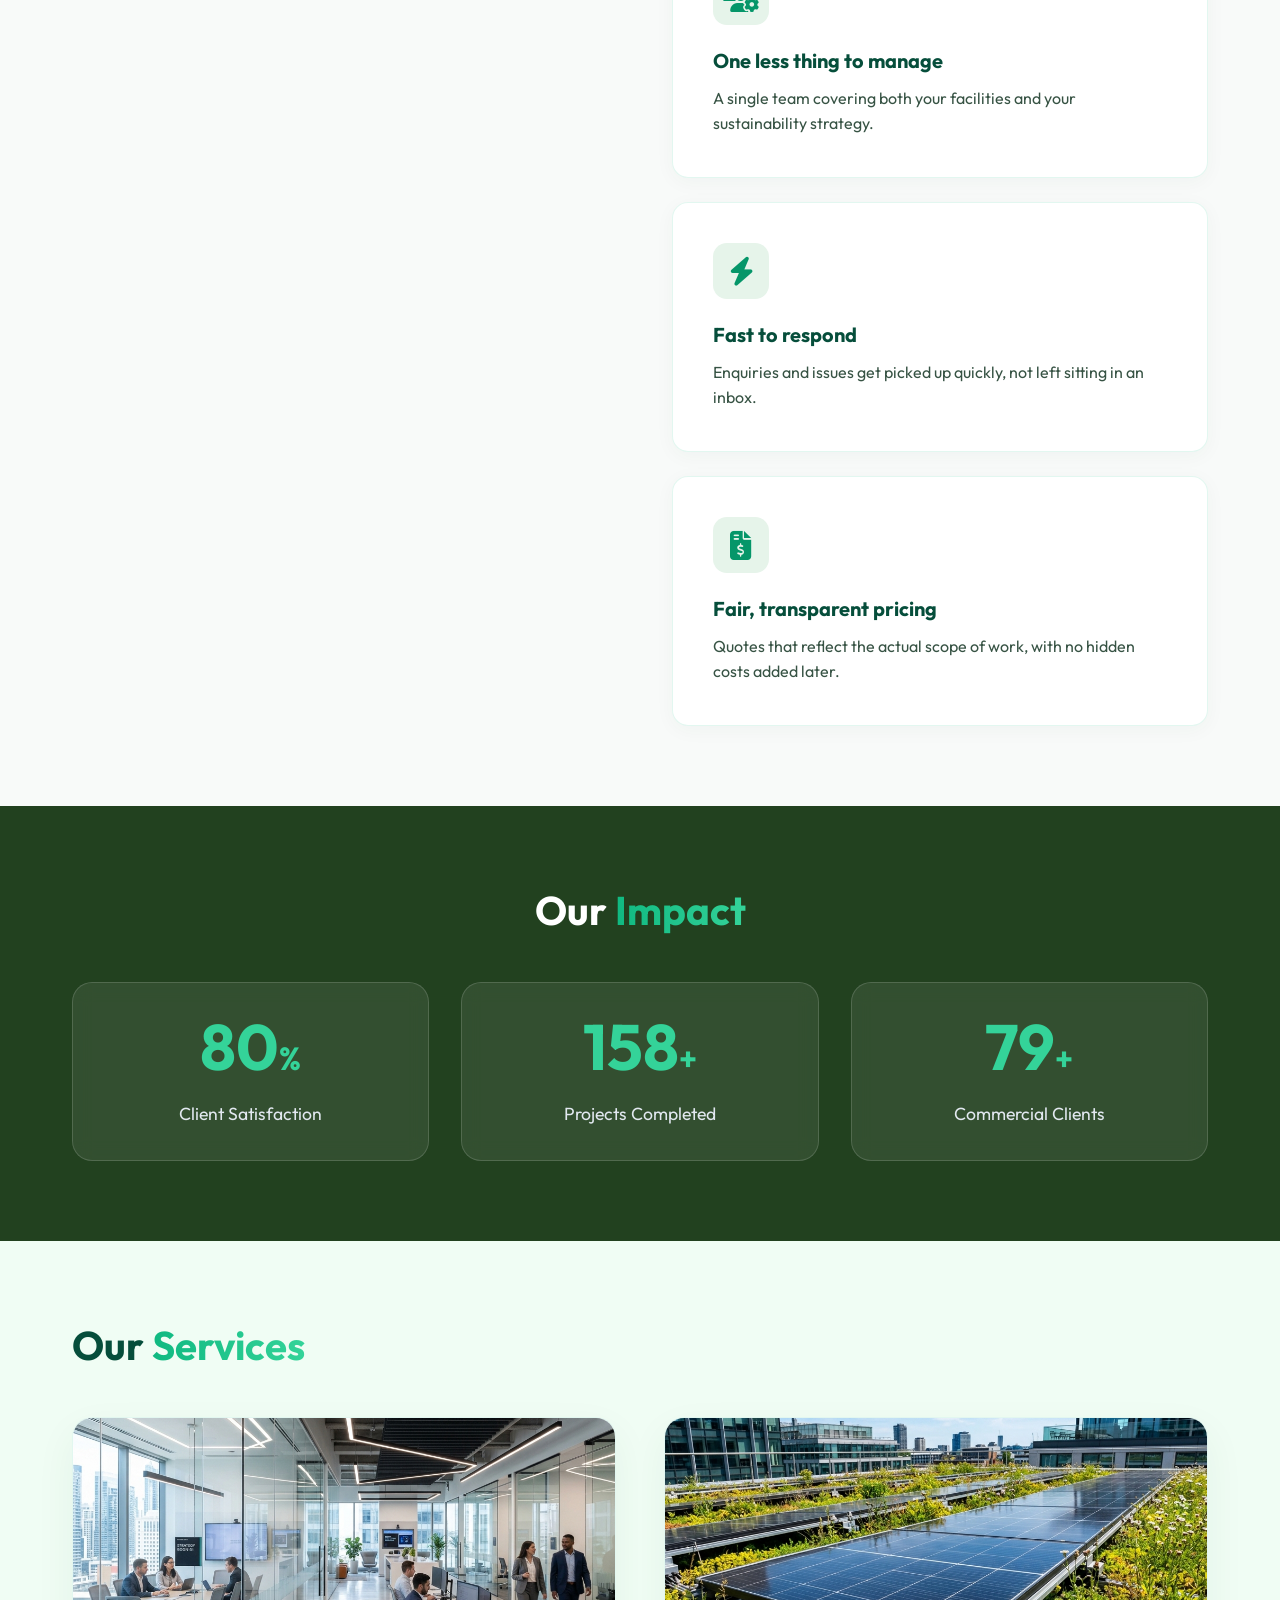
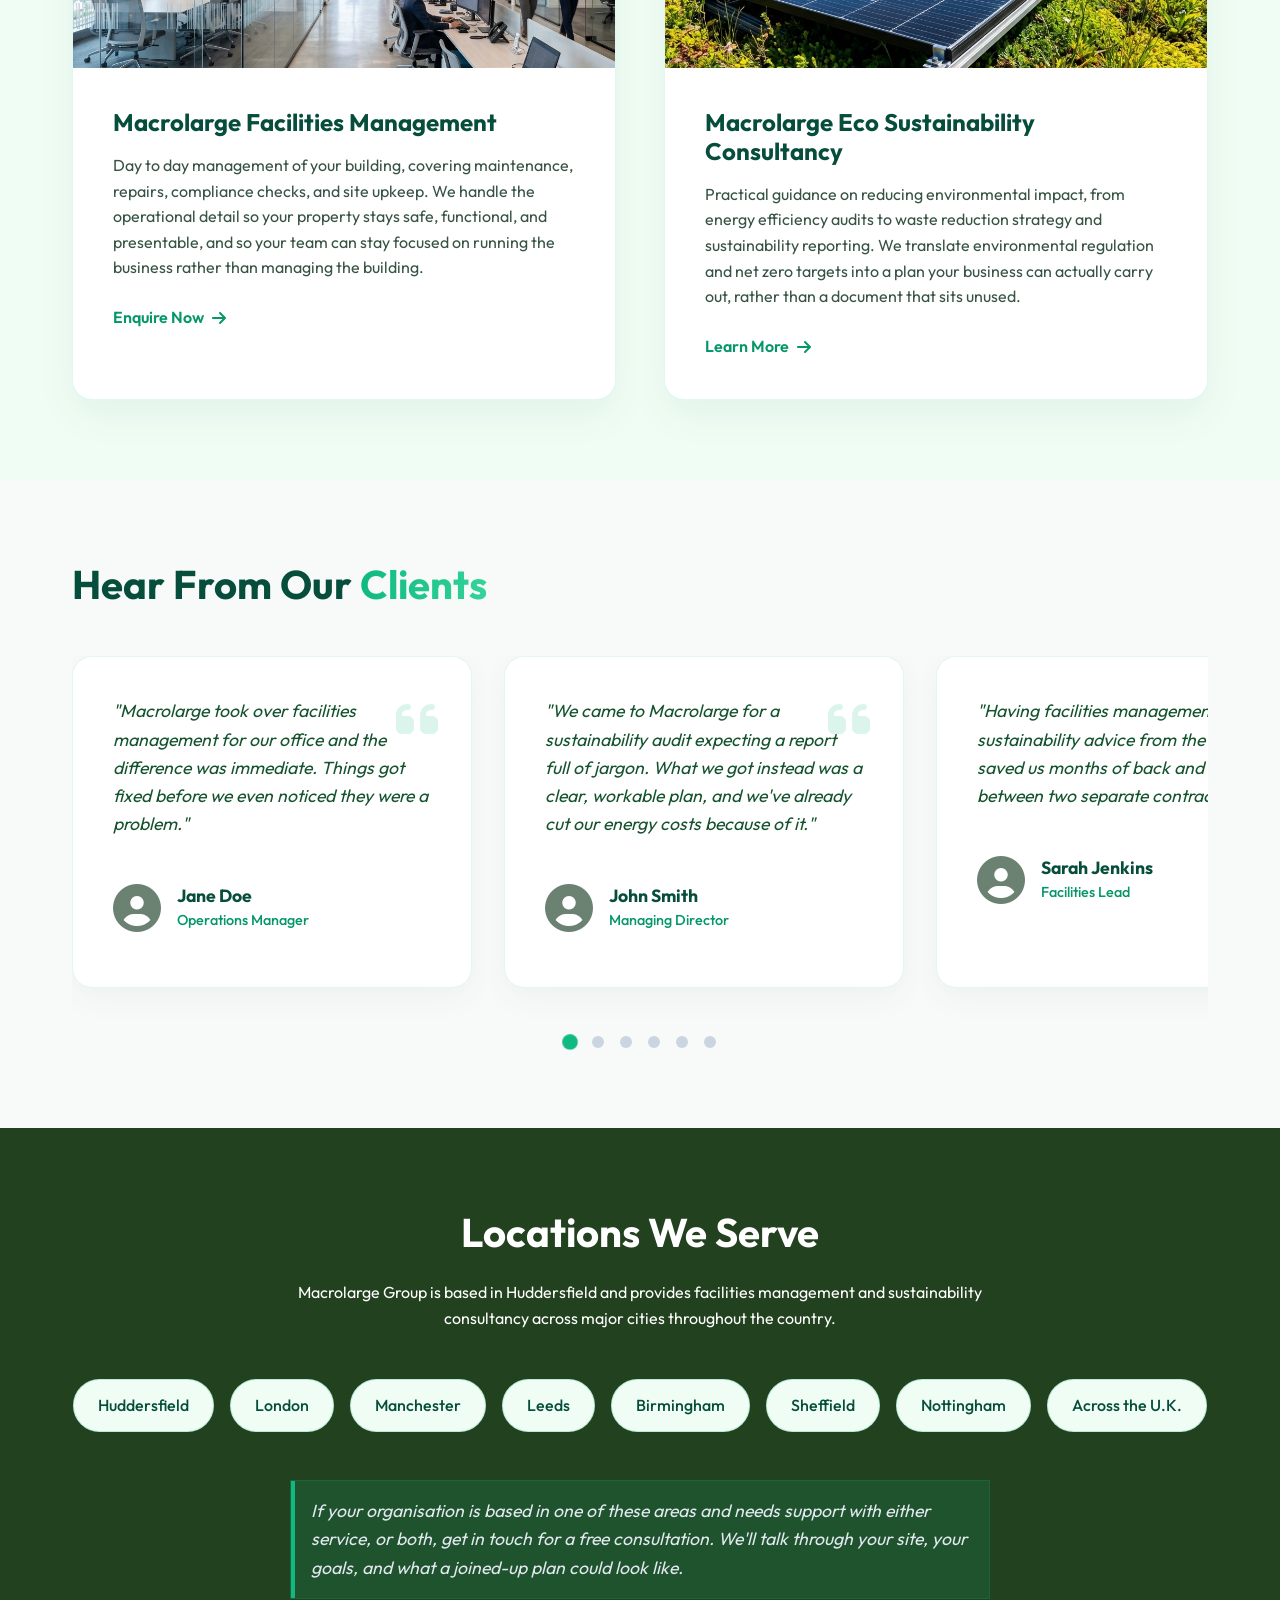
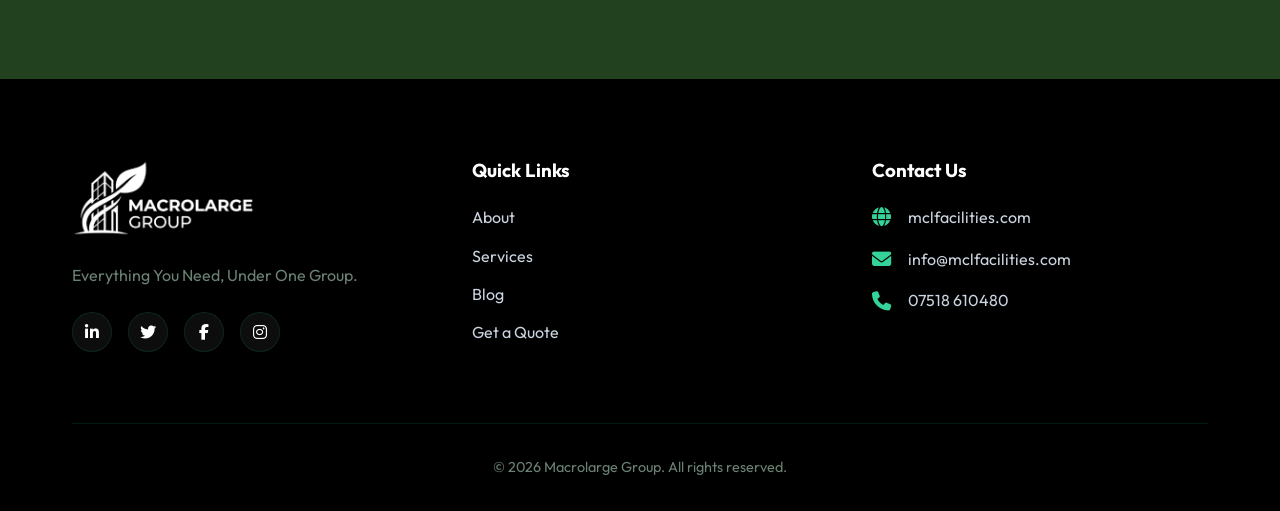
==== commit 0a8fff97: "root color more  change" ====
--- a/index.html
+++ b/index.html
@@ -113,8 +113,8 @@
 
     <!-- Stats Section -->
     <section id="stats" class="section-padding bg-dark text-white">
-        <div class="container">
-            <h2 class="text-center mb-5">Macrolarge Group in Numbers</h2>
+        <div class="container text-center">
+            <h2 class="section-title text-white mb-5">Our <span class="text-gradient">Impact</span></h2>
             <div class="stats-grid" id="stats-container">
                 <div class="stat-card">
                     <div class="stat-number" data-target="100">0</div><span class="stat-suffix">%</span>
@@ -129,7 +129,6 @@
                     <p>Commercial Clients</p>
                 </div>
             </div>
-            <p class="text-center mt-4 stat-note" style="opacity: 0.5; font-size: 0.9rem;">(Representational data)</p>
         </div>
     </section>
 
--- a/styles.css
+++ b/styles.css
@@ -1,15 +1,27 @@
 /* --- Variables & Reset --- */
 :root {
-    --primary: #0a84ff;
-    --primary-dark: #0056b3;
-    --secondary: #00d27f;
-    --dark: #000f1e;
-    --dark-alt: #0a192f;
-    --light: #f8f9fa;
-    --gray: #a0aec0;
-    --text-main: #2d3748;
-    --glass-bg: rgba(255, 255, 255, 0.05);
-    --glass-border: rgba(255, 255, 255, 0.1);
+    /* Recommended Green Palette Hierarchy */
+    /* 1. Dominant / Primary (Medium Green) - Primary buttons, main branding accents, key interactive states */
+    --primary: #10b981;
+    --primary-dark: #059669;
+    --primary-hover: #047857;
+    --secondary: #34d399;
+
+    /* 2. Backgrounds / Surfaces (Light Tint / Tinted Neutrals) - Section backgrounds, card containers, subtle alerts, badges */
+    --surface-light: #f0fdf4;
+    --surface-tint: #e6f4ea;
+    --light: #f8faf9;
+    --card-bg: #ffffff;
+    --glass-bg: rgba(255, 255, 255, 0.08);
+    --glass-border: rgba(16, 185, 129, 0.15);
+
+    /* 3. Typography / Contrast (Dark Shade) - Headings, primary body text, high-contrast UI elements */
+    --dark: #064e3b;
+    --dark-deep: #032b1f;
+    --dark-alt: #083b2c;
+    --text-main: #14532d;
+    --text-muted: #375344;
+    --gray: #6b8273;
 
     --transition: all 0.3s cubic-bezier(0.25, 0.8, 0.25, 1);
 }
@@ -110,11 +122,11 @@
 }
 
 .bg-dark {
-    background: linear-gradient(90deg, var(--primary), var(--secondary));
+    background-color: #22411f;
 }
 
 .bg-light {
-    background-color: #fff;
+    background-color: var(--surface-light);
 }
 
 .bg-card-dark {
@@ -144,26 +156,27 @@
 }
 
 .btn-primary {
-    background: linear-gradient(90deg, var(--primary), #0066cc);
-    color: #fff;
-    box-shadow: 0 4px 15px rgba(10, 132, 255, 0.3);
+    background: linear-gradient(90deg, var(--primary), var(--primary-dark));
+    color: #fff;
+    box-shadow: 0 4px 15px rgba(16, 185, 129, 0.3);
 }
 
 .btn-primary:hover {
-    background: linear-gradient(270deg, var(--primary), #06c);
+    background: linear-gradient(270deg, var(--primary), var(--primary-hover));
     transform: translateY(-2px);
-    box-shadow: 0 6px 20px rgba(10, 132, 255, 0.4);
+    box-shadow: 0 6px 20px rgba(16, 185, 129, 0.45);
 }
 
 .btn-secondary {
     background: transparent;
     color: #fff;
-    border: 1px solid #fff;
+    border: 1px solid rgba(255, 255, 255, 0.7);
 }
 
 .btn-secondary:hover {
     background: #fff;
     color: var(--dark);
+    border-color: #fff;
 }
 
 .btn-large {
@@ -172,7 +185,7 @@
 }
 
 .btn-text {
-    color: var(--primary);
+    color: var(--primary-dark);
     font-weight: 600;
     display: inline-flex;
     align-items: center;
@@ -181,7 +194,7 @@
 
 .btn-text:hover {
     gap: 0.8rem;
-    color: var(--primary-dark);
+    color: var(--dark);
 }
 
 .w-100 {
@@ -201,10 +214,10 @@
 }
 
 header.scrolled {
-    background: rgba(255, 255, 255, 0.95);
+    background: rgba(255, 255, 255, 0.96);
     backdrop-filter: blur(10px);
     padding: 1rem 0;
-    box-shadow: 0 2px 20px rgba(0, 0, 0, 0.05);
+    box-shadow: 0 2px 20px rgba(6, 78, 59, 0.08);
 }
 
 header.scrolled .logo-text,
@@ -269,7 +282,11 @@
 }
 
 .nav-links li a:not(.btn-primary):hover {
-    color: var(--primary);
+    color: var(--secondary);
+}
+
+header.scrolled .nav-links li a:not(.btn-primary):hover {
+    color: var(--primary-dark);
 }
 
 .hamburger {
@@ -312,7 +329,7 @@
     left: 0;
     width: 100%;
     height: 100%;
-    background-image: linear-gradient(rgba(0, 15, 30, 0.7), rgba(0, 15, 30, 0.7));
+    background-image: linear-gradient(rgba(0, 0, 0, 0.3), rgba(0, 0, 0, 0.5));
     z-index: -1;
 }
 
@@ -327,8 +344,9 @@
 }
 
 .badge {
-    background: rgba(255, 255, 255, 0.1);
-    border: 1px solid rgba(255, 255, 255, 0.2);
+    background: rgba(240, 253, 244, 0.15);
+    border: 1px solid rgba(240, 253, 244, 0.3);
+    color: #ffffff;
     padding: 0.5rem 1rem;
     border-radius: 50px;
     font-size: 0.85rem;
@@ -340,13 +358,15 @@
 .hero-content p {
     font-size: 1.2rem;
     margin-bottom: 2rem;
-    opacity: 0.9;
+    opacity: 0.95;
+    color: #e6f4ea;
 }
 
 .hero-content .subtext {
     font-size: 1rem;
-    opacity: 0.7;
+    opacity: 0.85;
     max-width: 600px;
+    color: #d1fae5;
 }
 
 .hero-buttons {
@@ -360,24 +380,23 @@
     grid-template-columns: 1fr 1fr;
     gap: 4rem;
     align-items: flex-start;
-    /* Required for sticky */
 }
 
 .about-text {
     position: sticky;
     top: 120px;
-    /* Sticks below the header */
 }
 
 .section-title {
     font-size: 2.5rem;
     position: relative;
     display: inline-block;
+    color: var(--dark);
 }
 
 .about-text p {
     margin-bottom: 1.5rem;
-    color: #4a5568;
+    color: var(--text-muted);
 }
 
 .about-features {
@@ -391,10 +410,10 @@
     flex-direction: column;
     align-items: flex-start;
     padding: 2.5rem;
-    background: #fff;
-    border: 1px solid rgba(0, 0, 0, 0.05);
+    background: var(--card-bg);
+    border: 1px solid rgba(16, 185, 129, 0.12);
     border-radius: 16px;
-    box-shadow: 0 4px 20px rgba(0, 0, 0, 0.02);
+    box-shadow: 0 4px 20px rgba(6, 78, 59, 0.04);
     transition: var(--transition);
     position: sticky;
 }
@@ -421,15 +440,15 @@
 
 .feature-card:hover {
     transform: translateY(-5px);
-    box-shadow: 0 15px 40px rgba(0, 0, 0, 0.08);
-    border-color: rgba(10, 132, 255, 0.2);
+    box-shadow: 0 15px 40px rgba(6, 78, 59, 0.1);
+    border-color: rgba(16, 185, 129, 0.3);
 }
 
 .feature-icon {
     width: 56px;
     height: 56px;
-    background: rgba(10, 132, 255, 0.1);
-    color: var(--primary);
+    background: var(--surface-tint);
+    color: var(--primary-dark);
     border-radius: 14px;
     display: flex;
     align-items: center;
@@ -447,7 +466,7 @@
 
 .feature-card p {
     font-size: 1rem;
-    color: #4a5568;
+    color: var(--text-muted);
     line-height: 1.6;
 }
 
@@ -461,11 +480,11 @@
 
 .stat-card {
     padding: 2rem;
-    background: rgba(255, 255, 255, 1);
+    background: rgba(255, 255, 255, 0.08);
     backdrop-filter: blur(10px);
     -webkit-backdrop-filter: blur(10px);
     border-radius: 20px;
-    border: 1px solid var(--glass-border);
+    border: 1px solid rgba(255, 255, 255, 0.15);
 }
 
 .stat-number {
@@ -485,7 +504,7 @@
 .stat-card p {
     margin-top: 1rem;
     font-size: 1.1rem;
-    color: var(--gray);
+    color: #e2e8f0;
 }
 
 /* --- Services Section --- */
@@ -496,16 +515,18 @@
 }
 
 .service-card {
-    background: #fff;
+    background: var(--card-bg);
     border-radius: 20px;
     overflow: hidden;
-    box-shadow: 0 15px 40px rgba(0, 0, 0, 0.05);
+    box-shadow: 0 15px 40px rgba(6, 78, 59, 0.06);
+    border: 1px solid rgba(16, 185, 129, 0.12);
     transition: var(--transition);
 }
 
 .service-card:hover {
     transform: translateY(-10px);
-    box-shadow: 0 20px 50px rgba(0, 0, 0, 0.1);
+    box-shadow: 0 20px 50px rgba(6, 78, 59, 0.12);
+    border-color: rgba(16, 185, 129, 0.3);
 }
 
 .service-image {
@@ -532,10 +553,11 @@
 .service-content h3 {
     font-size: 1.5rem;
     margin-bottom: 1rem;
+    color: var(--dark);
 }
 
 .service-content p {
-    color: #4a5568;
+    color: var(--text-muted);
     margin-bottom: 1.5rem;
 }
 
@@ -556,10 +578,11 @@
 .testimonial-card {
     flex: 0 0 min(100%, 400px);
     scroll-snap-align: center;
-    background: #fff;
+    background: var(--card-bg);
     padding: 2.5rem;
     border-radius: 20px;
-    box-shadow: 0 10px 30px rgba(0, 0, 0, 0.03);
+    box-shadow: 0 10px 30px rgba(6, 78, 59, 0.05);
+    border: 1px solid rgba(16, 185, 129, 0.12);
     position: relative;
 }
 
@@ -576,7 +599,7 @@
     width: 12px;
     height: 12px;
     border-radius: 50%;
-    background: var(--gray);
+    background: #cbd5e1;
     cursor: pointer;
     transition: var(--transition);
 }
@@ -587,7 +610,7 @@
 }
 
 .quote-icon {
-    color: rgba(10, 132, 255, 0.1);
+    color: rgba(16, 185, 129, 0.15);
     font-size: 3rem;
     position: absolute;
     top: 1.5rem;
@@ -597,7 +620,7 @@
 .quote-text {
     font-size: 1.1rem;
     font-style: italic;
-    color: #4a5568;
+    color: var(--text-main);
     margin-bottom: 2rem;
     position: relative;
     z-index: 1;
@@ -617,13 +640,16 @@
 .client-details h4 {
     margin-bottom: 0.2rem;
     font-size: 1.1rem;
+    color: var(--dark);
 }
 
 .client-details p {
     font-size: 0.9rem;
-    color: var(--primary);
-}
-
+    color: var(--primary-dark);
+    font-weight: 500;
+}
+
+#stats .section-title,
 #locations .section-title {
     color: #fff;
 }
@@ -638,11 +664,11 @@
 
 .location-tag {
     padding: 0.8rem 1.5rem;
-    background: #fff;
-    border: 1px solid var(--glass-border);
+    background: var(--surface-light);
+    border: 1px solid rgba(16, 185, 129, 0.25);
     border-radius: 50px;
     font-weight: 500;
-    color: var(--primary);
+    color: var(--dark);
     transition: var(--transition);
 }
 
@@ -678,17 +704,18 @@
     gap: 1.5rem;
     margin-bottom: 1.5rem;
     align-items: flex-start;
-    background: #fff;
+    background: var(--card-bg);
     padding: 1.5rem;
     border-radius: 12px;
-    box-shadow: 0 10px 30px rgba(0, 0, 0, 0.05);
+    box-shadow: 0 10px 30px rgba(6, 78, 59, 0.05);
+    border: 1px solid rgba(16, 185, 129, 0.12);
 }
 
 .info-box .icon {
     width: 50px;
     height: 50px;
-    background: rgba(10, 132, 255, 0.1);
-    color: var(--primary);
+    background: var(--surface-tint);
+    color: var(--primary-dark);
     border-radius: 12px;
     display: flex;
     align-items: center;
@@ -699,6 +726,7 @@
 
 .info-box h4 {
     margin-bottom: 0.5rem;
+    color: var(--dark);
 }
 
 .info-box p,
@@ -708,12 +736,12 @@
 }
 
 .info-box a:hover {
-    color: var(--primary);
+    color: var(--primary-dark);
 }
 
 /* --- Footer & Contact --- */
 .footer {
-    background: var(--dark);
+    background: #000000;
     color: #fff;
     padding: 5rem 0 2rem;
 }
@@ -755,11 +783,11 @@
     display: flex;
     align-items: center;
     gap: 1rem;
-    color: var(--gray);
+    color: #cbd5e1;
 }
 
 .contact-details i {
-    color: var(--primary);
+    color: var(--secondary);
     font-size: 1.2rem;
     width: 20px;
 }
@@ -776,11 +804,11 @@
 }
 
 .footer-links a {
-    color: var(--gray);
+    color: #cbd5e1;
 }
 
 .footer-links a:hover {
-    color: var(--primary);
+    color: var(--secondary);
     padding-left: 5px;
 }
 
@@ -920,7 +948,7 @@
         right: -100%;
         width: 80%;
         height: 100vh;
-        background: rgba(0, 15, 30, 0.98);
+        background: rgba(3, 43, 31, 0.98);
         backdrop-filter: blur(15px);
         -webkit-backdrop-filter: blur(15px);
         flex-direction: column;
